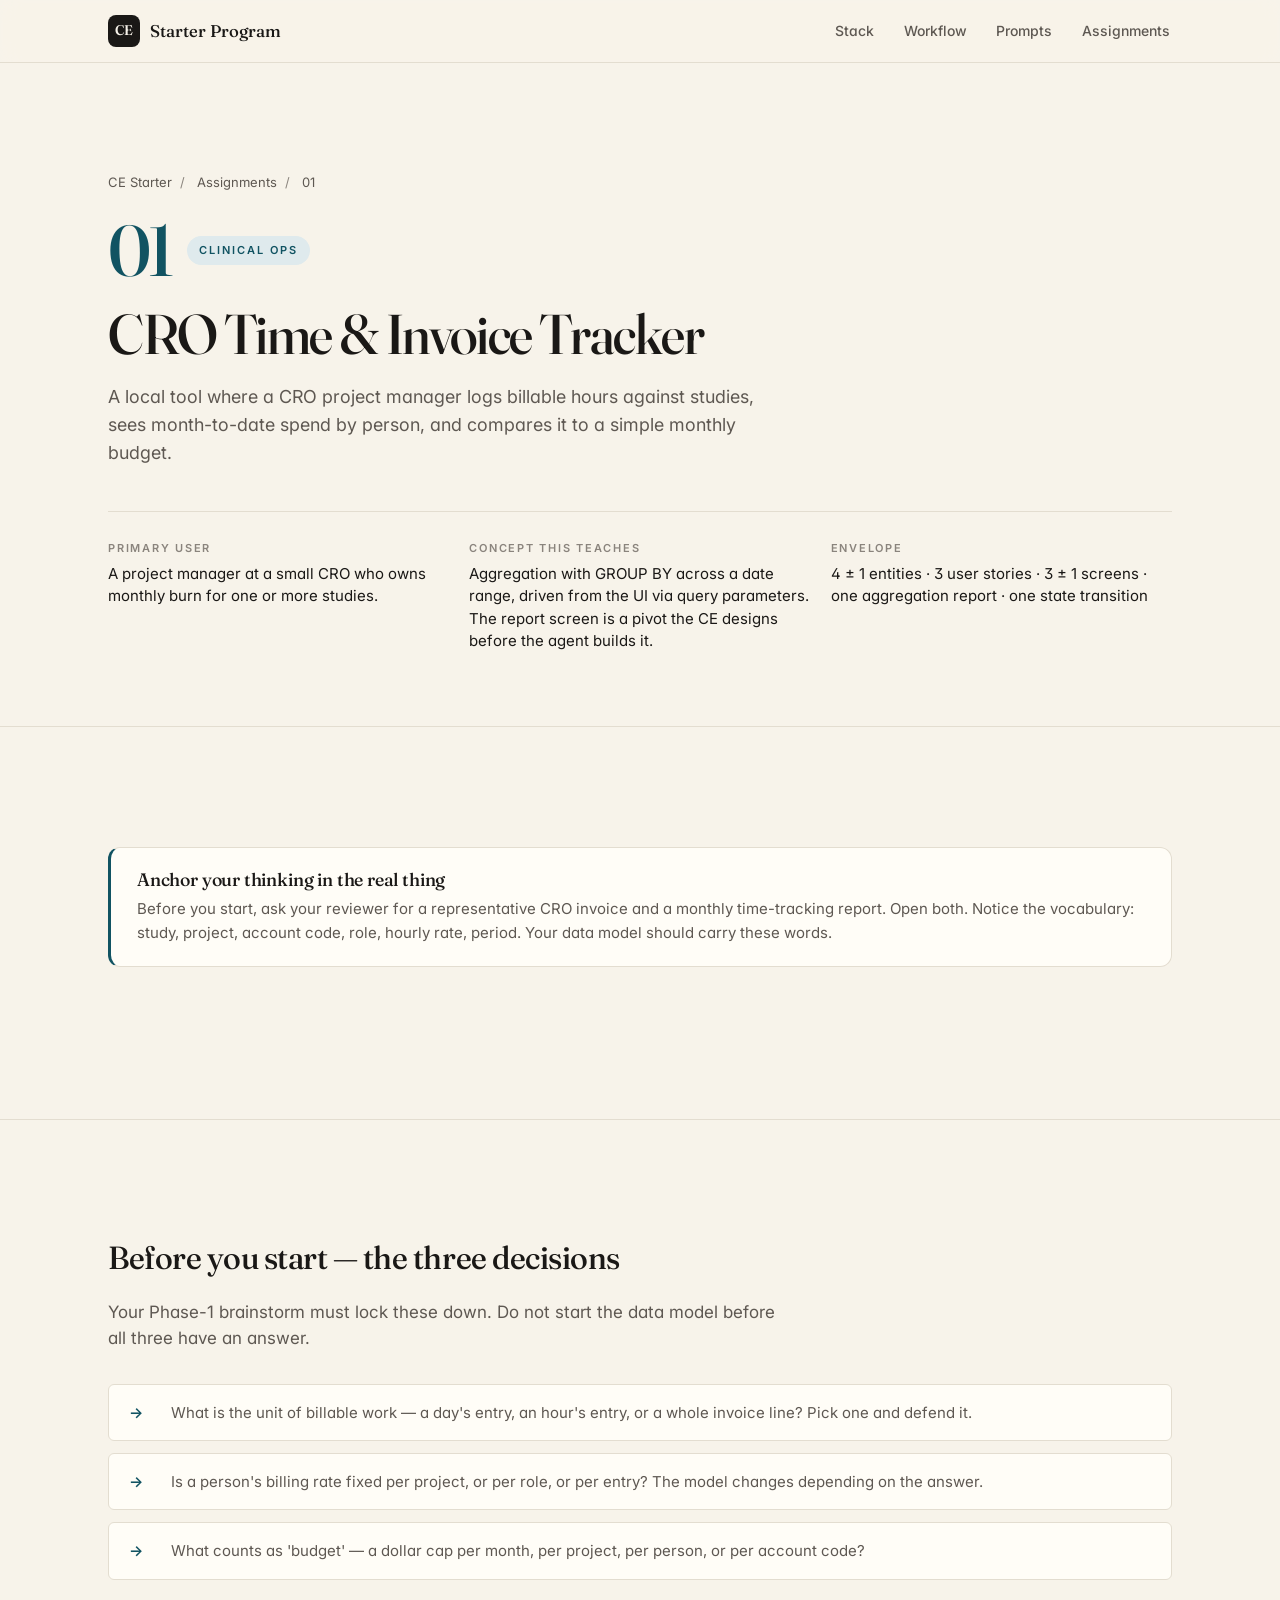
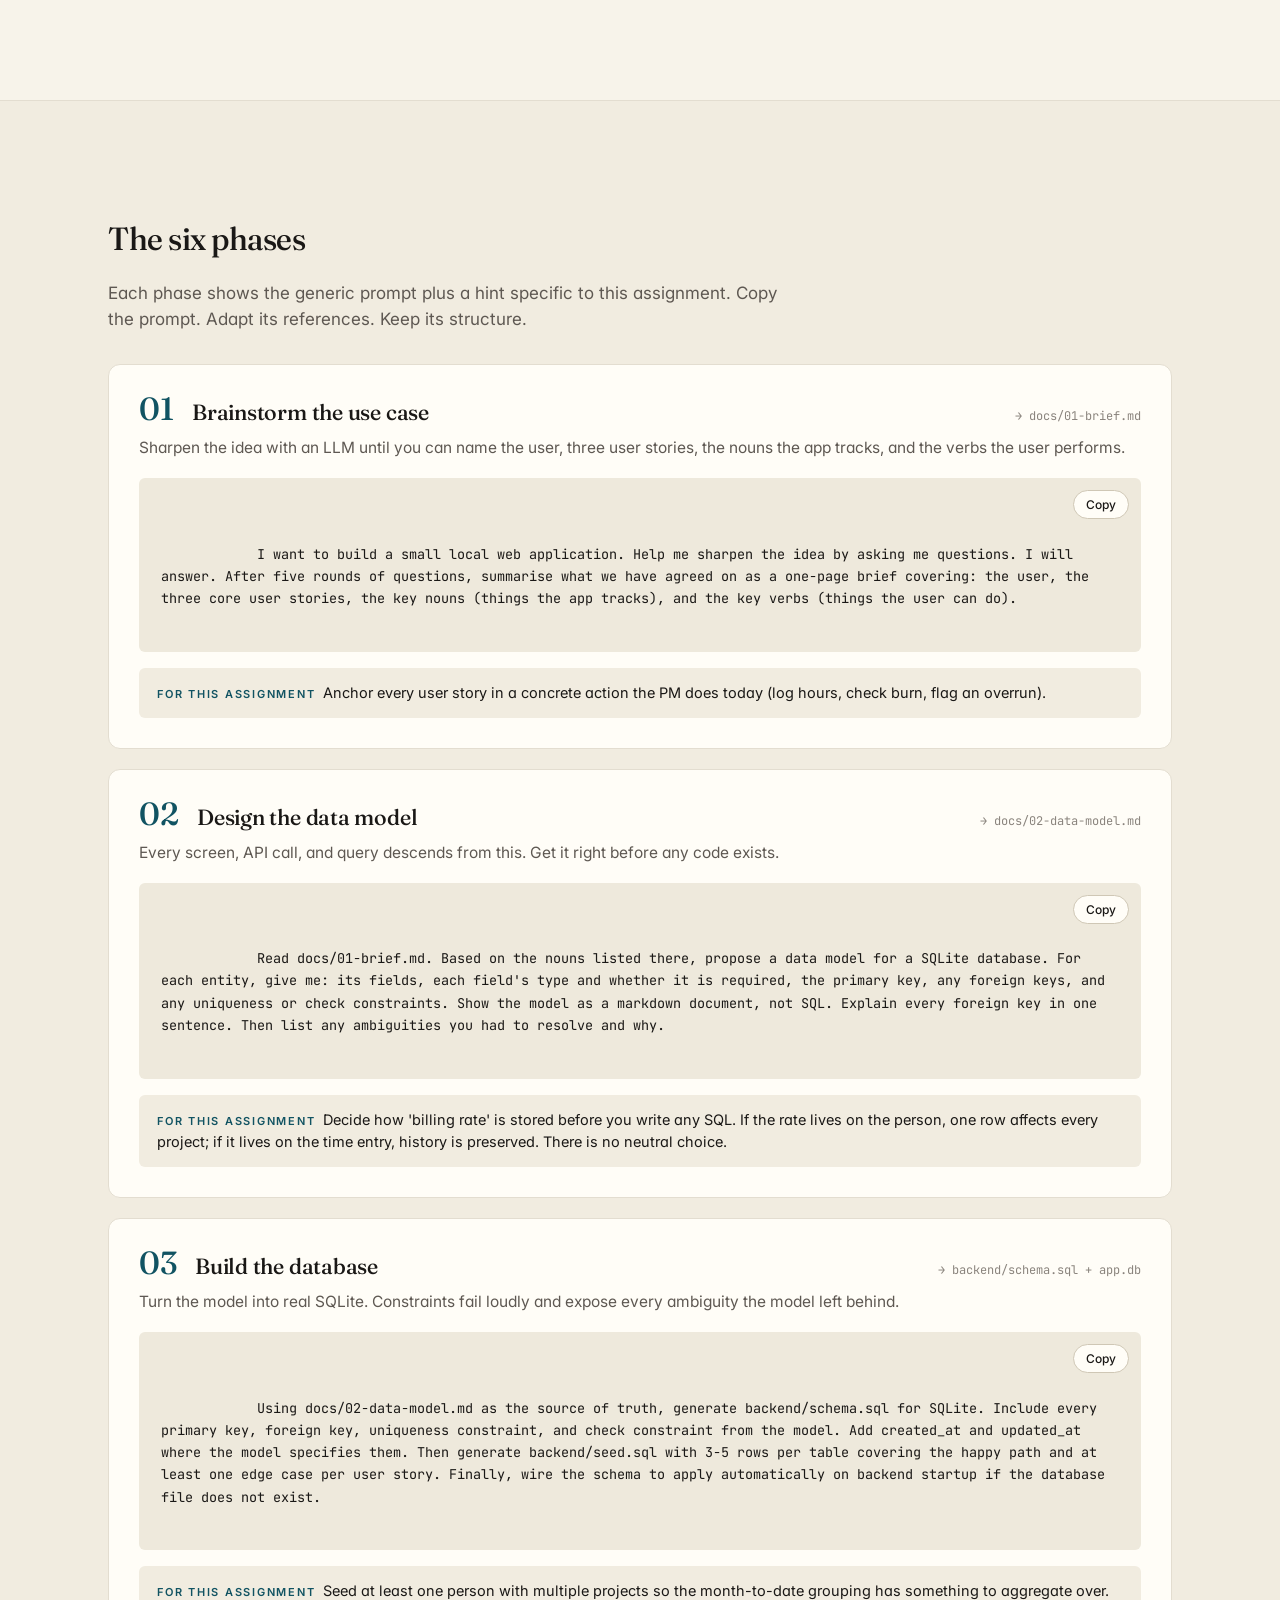
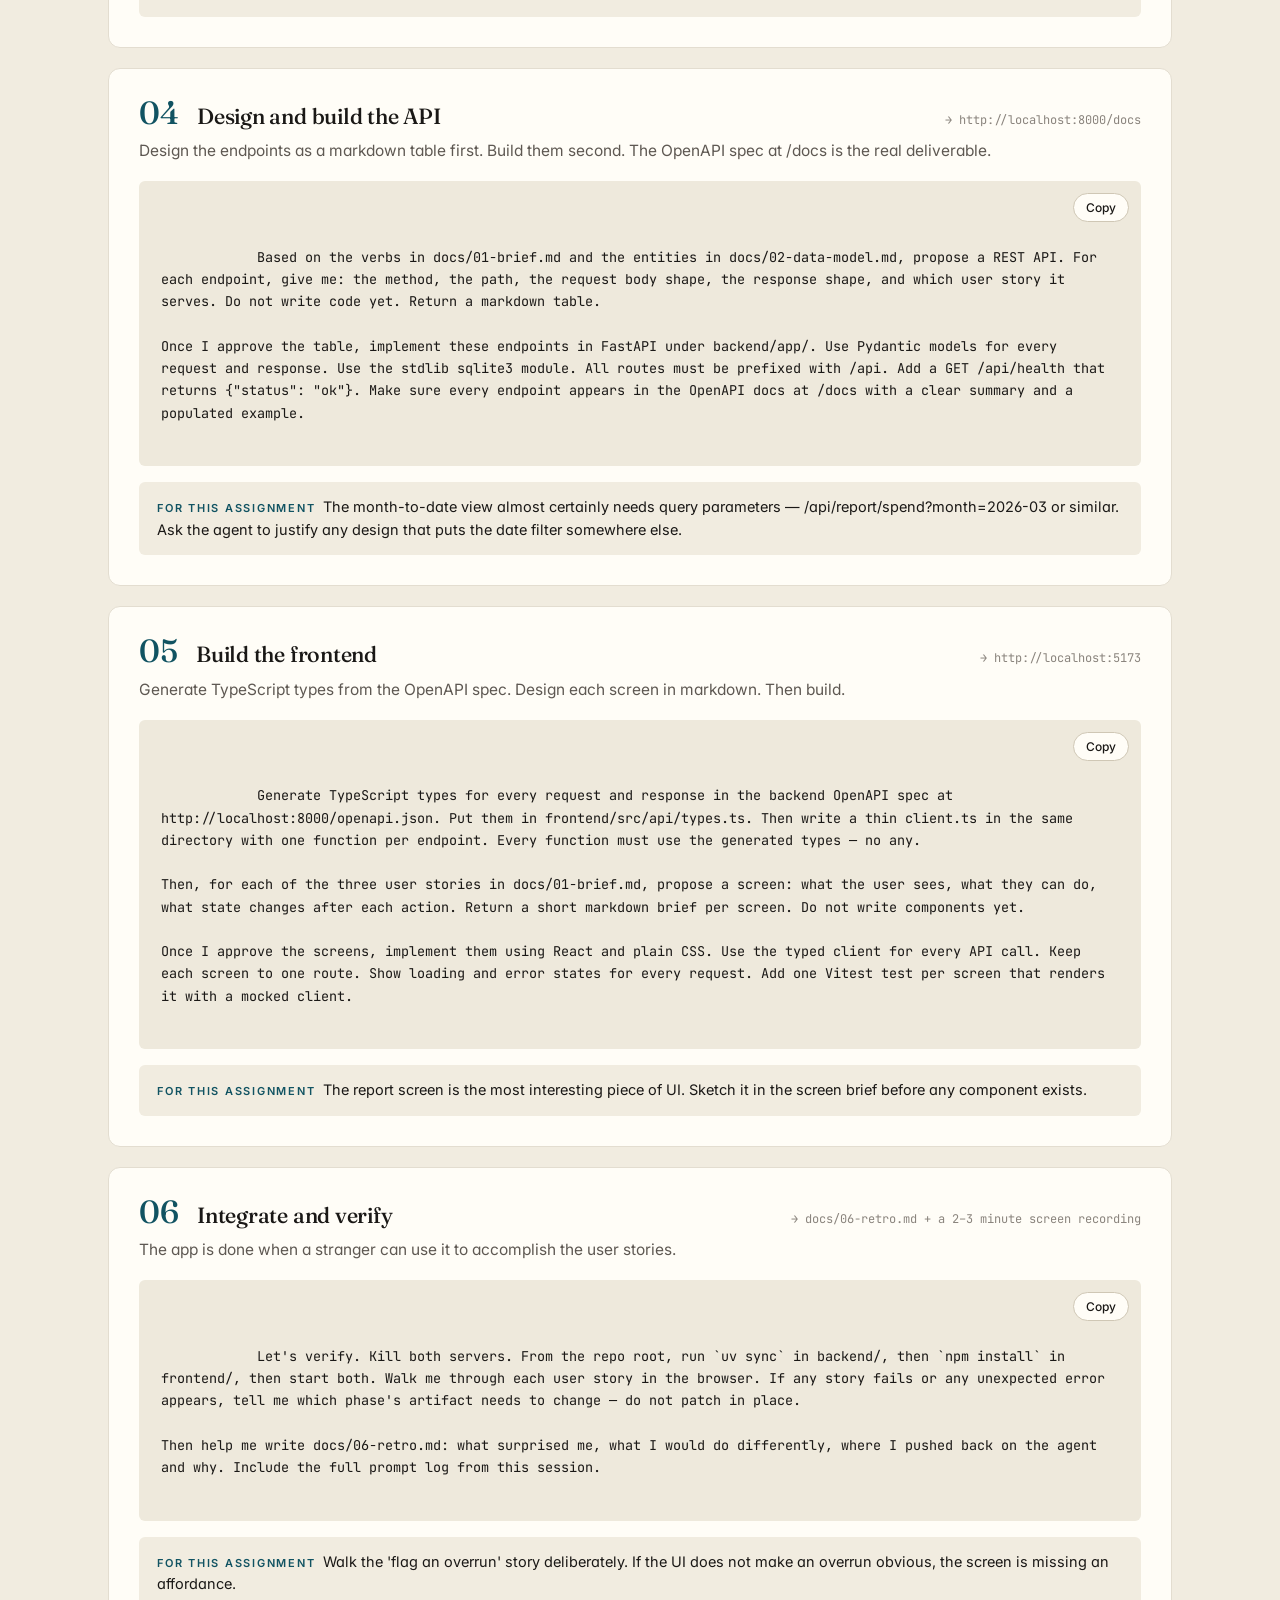
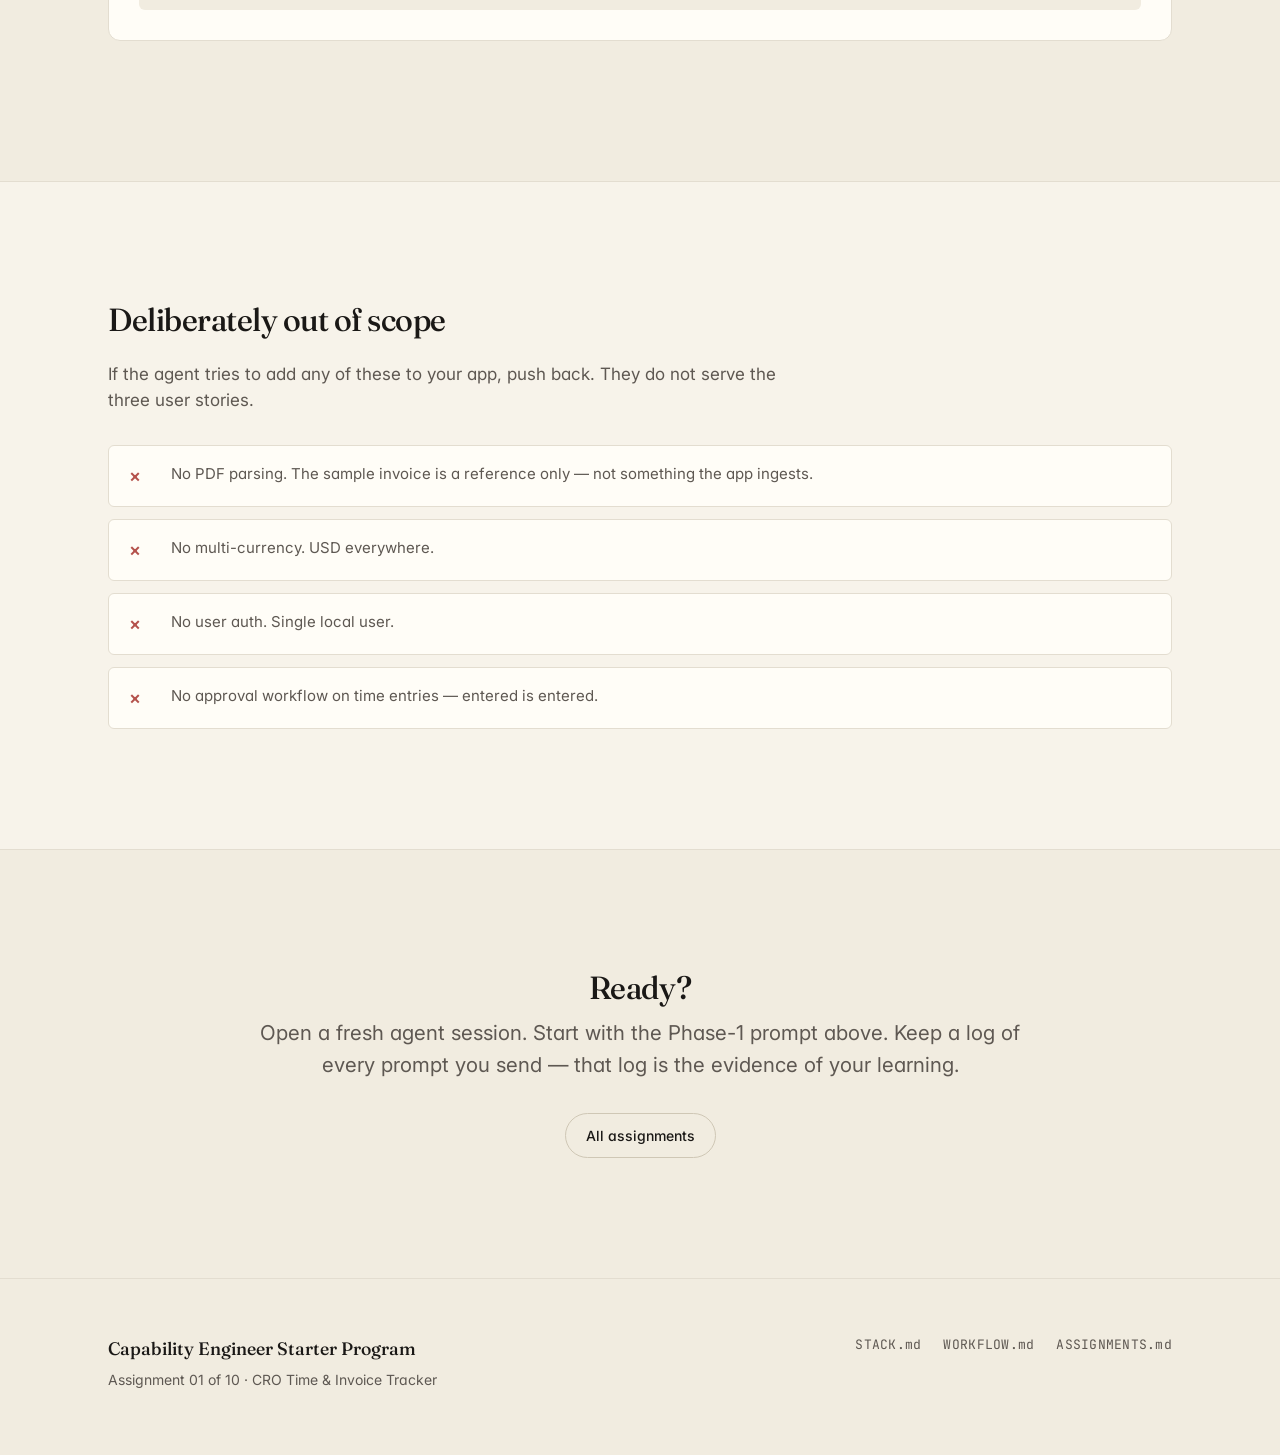
==== assignments/01-cro-time-invoice-tracker/index.html @ c1efa251 "Add per-assignment starter directories - build_assignments.py generates assignments/NN-slug/{README." ====
<!DOCTYPE html>
<html lang="en">
<head>
  <meta charset="UTF-8" />
  <meta name="viewport" content="width=device-width, initial-scale=1.0" />
  <title>Assignment 01 — CRO Time &amp; Invoice Tracker · CE Starter</title>
  <meta name="description" content="A local tool where a CRO project manager logs billable hours against studies, sees month-to-date spend by person, and compares it to a simple monthly budget." />
  <link rel="preconnect" href="https://fonts.googleapis.com" />
  <link rel="preconnect" href="https://fonts.gstatic.com" crossorigin />
  <link href="https://fonts.googleapis.com/css2?family=Fraunces:opsz,wght@9..144,400;9..144,500;9..144,600;9..144,700&family=Inter:wght@400;500;600&family=JetBrains+Mono:wght@400;500&display=swap" rel="stylesheet" />
  <link rel="stylesheet" href="../../styles.css" />
  <style>
    .assignment-hero { padding: clamp(56px, 9vw, 96px) 0 clamp(32px, 5vw, 56px); }
    .breadcrumb { font-size: 13px; color: var(--ink-muted); margin-bottom: 28px; }
    .breadcrumb a { color: var(--ink-muted); text-decoration: none; }
    .breadcrumb a:hover { color: var(--ink); }
    .breadcrumb span { margin: 0 8px; color: var(--ink-subtle); }
    .hero-meta { display: flex; gap: 16px; flex-wrap: wrap; align-items: center; margin-bottom: 24px; }
    .hero-meta .big-num { font-family: var(--font-display); font-variation-settings: "opsz" 144; font-size: 72px; line-height: 0.85; color: var(--accent); font-weight: 500; letter-spacing: -0.04em; }
    .hero-meta .cat-tag { font-size: 11px; font-weight: 600; letter-spacing: 0.18em; text-transform: uppercase; padding: 6px 12px; border-radius: 999px; background: var(--accent-soft); color: var(--accent); }
    .a-title { font-family: var(--font-display); font-variation-settings: "opsz" 144; font-weight: 500; font-size: clamp(34px, 5vw, 56px); line-height: 1.04; letter-spacing: -0.025em; margin: 0 0 20px; max-width: 18ch; }
    .a-pitch { font-size: clamp(17px, 1.4vw, 20px); color: var(--ink-muted); max-width: 60ch; margin: 0; }
    .facts { display: grid; grid-template-columns: repeat(auto-fit, minmax(240px, 1fr)); gap: 20px; margin-top: 44px; padding: 28px 0 0; border-top: 1px solid var(--rule); }
    .fact-label { font-size: 11px; font-weight: 600; letter-spacing: 0.16em; text-transform: uppercase; color: var(--ink-subtle); margin: 0 0 6px; }
    .fact-body { margin: 0; font-size: 15px; color: var(--ink); line-height: 1.5; }
    .callout { background: var(--surface); border: 1px solid var(--rule); border-left: 3px solid var(--accent); border-radius: var(--radius); padding: 22px 26px; margin: 0 0 32px; }
    .callout h3 { font-family: var(--font-display); font-variation-settings: "opsz" 36; font-size: 18px; font-weight: 500; margin: 0 0 8px; }
    .callout p { margin: 0; color: var(--ink-muted); font-size: 15px; line-height: 1.55; }
    .lock-down, .guardrails { list-style: none; padding: 0; margin: 0; display: grid; gap: 12px; }
    .lock-down li, .guardrails li { padding: 16px 20px; background: var(--surface); border: 1px solid var(--rule); border-radius: var(--radius-sm); color: var(--ink-muted); font-size: 15px; line-height: 1.55; display: grid; grid-template-columns: 28px 1fr; gap: 14px; }
    .lock-down li::before { content: "→"; color: var(--accent); font-weight: 600; }
    .guardrails li::before { content: "×"; color: #b4524c; font-weight: 600; font-size: 18px; }
    .phase-block { background: var(--surface); border: 1px solid var(--rule); border-radius: var(--radius); padding: 28px 30px 30px; margin-bottom: 20px; }
    .phase-head-row { display: flex; align-items: baseline; gap: 18px; margin-bottom: 10px; flex-wrap: wrap; }
    .phase-num { font-family: var(--font-display); font-variation-settings: "opsz" 48; font-size: 32px; font-weight: 500; color: var(--accent); line-height: 1; }
    .phase-num::before { content: "0"; }
    .phase-block h3 { font-family: var(--font-display); font-variation-settings: "opsz" 48; font-size: 22px; font-weight: 500; margin: 0; line-height: 1.15; }
    .phase-artifact { font-family: var(--font-mono); font-size: 12px; color: var(--ink-subtle); margin-left: auto; }
    .phase-lede { color: var(--ink-muted); margin: 0 0 18px; font-size: 15.5px; }
    .phase-hint { background: var(--bg-alt); border-radius: var(--radius-sm); padding: 14px 18px; margin-top: 16px; font-size: 14.5px; color: var(--ink); line-height: 1.55; }
    .phase-hint-label { font-size: 11px; font-weight: 600; letter-spacing: 0.16em; text-transform: uppercase; color: var(--accent); margin-right: 8px; }
    .back-cta { display: inline-flex; align-items: center; gap: 8px; padding: 11px 20px; border: 1px solid var(--rule-strong); border-radius: 999px; font-size: 14px; font-weight: 500; text-decoration: none; color: var(--ink); background: transparent; transition: all 140ms ease; }
    .back-cta:hover { border-color: var(--ink); }
    .section-title { font-family: var(--font-display); font-variation-settings: "opsz" 64; font-size: clamp(24px, 3vw, 32px); font-weight: 500; letter-spacing: -0.015em; margin: 0 0 24px; }
  </style>
</head>
<body>
  <header class="site-nav is-stuck">
    <div class="nav-inner">
      <a href="../../index.html" class="brand">
        <span class="brand-mark">CE</span>
        <span class="brand-text">Starter Program</span>
      </a>
      <nav class="nav-links" aria-label="Primary">
        <a href="../../index.html#stack">Stack</a>
        <a href="../../index.html#workflow">Workflow</a>
        <a href="../../index.html#prompts">Prompts</a>
        <a href="../../index.html#assignments">Assignments</a>
      </nav>
    </div>
  </header>

  <main>
    <section class="assignment-hero">
      <div class="wrap">
        <p class="breadcrumb">
          <a href="../../index.html">CE Starter</a><span>/</span>
          <a href="../../index.html#assignments">Assignments</a><span>/</span>
          01
        </p>
        <div class="hero-meta">
          <span class="big-num">01</span>
          <span class="cat-tag">Clinical ops</span>
        </div>
        <h1 class="a-title">CRO Time &amp; Invoice Tracker</h1>
        <p class="a-pitch">A local tool where a CRO project manager logs billable hours against studies, sees month-to-date spend by person, and compares it to a simple monthly budget.</p>
        <dl class="facts">
          <div>
            <p class="fact-label">Primary user</p>
            <p class="fact-body">A project manager at a small CRO who owns monthly burn for one or more studies.</p>
          </div>
          <div>
            <p class="fact-label">Concept this teaches</p>
            <p class="fact-body">Aggregation with GROUP BY across a date range, driven from the UI via query parameters. The report screen is a pivot the CE designs before the agent builds it.</p>
          </div>
          <div>
            <p class="fact-label">Envelope</p>
            <p class="fact-body">4 ± 1 entities · 3 user stories · 3 ± 1 screens · one aggregation report · one state transition</p>
          </div>
        </dl>
      </div>
    </section>

    <section class="section"><div class="wrap"><div class="callout"><h3>Anchor your thinking in the real thing</h3><p>Before you start, ask your reviewer for a representative CRO invoice and a monthly time-tracking report. Open both. Notice the vocabulary: study, project, account code, role, hourly rate, period. Your data model should carry these words.</p></div></div></section>

    <section class="section">
      <div class="wrap">
        <h2 class="section-title">Before you start — the three decisions</h2>
        <p class="lede-sm" style="margin: 0 0 32px;">Your Phase-1 brainstorm must lock these down. Do not start the data model before all three have an answer.</p>
        <ul class="lock-down">
          <li>What is the unit of billable work — a day&#x27;s entry, an hour&#x27;s entry, or a whole invoice line? Pick one and defend it.</li>
          <li>Is a person&#x27;s billing rate fixed per project, or per role, or per entry? The model changes depending on the answer.</li>
          <li>What counts as &#x27;budget&#x27; — a dollar cap per month, per project, per person, or per account code?</li>
        </ul>
      </div>
    </section>

    <section class="section section-alt">
      <div class="wrap">
        <h2 class="section-title">The six phases</h2>
        <p class="lede-sm" style="margin: 0 0 32px;">Each phase shows the generic prompt plus a hint specific to this assignment. Copy the prompt. Adapt its references. Keep its structure.</p>
        <article class="phase-block">
          <div class="phase-head-row">
            <span class="phase-num">1</span>
            <h3>Brainstorm the use case</h3>
            <span class="phase-artifact">→ docs/01-brief.md</span>
          </div>
          <p class="phase-lede">Sharpen the idea with an LLM until you can name the user, three user stories, the nouns the app tracks, and the verbs the user performs.</p>
          <div class="prompt-body">
            <button class="copy-btn" type="button" data-copy>Copy</button>
            <span class="prompt-text">I want to build a small local web application. Help me sharpen the idea by asking me questions. I will answer. After five rounds of questions, summarise what we have agreed on as a one-page brief covering: the user, the three core user stories, the key nouns (things the app tracks), and the key verbs (things the user can do).</span>
          </div>
          <div class="phase-hint"><span class="phase-hint-label">For this assignment</span>Anchor every user story in a concrete action the PM does today (log hours, check burn, flag an overrun).</div>
        </article>
        <article class="phase-block">
          <div class="phase-head-row">
            <span class="phase-num">2</span>
            <h3>Design the data model</h3>
            <span class="phase-artifact">→ docs/02-data-model.md</span>
          </div>
          <p class="phase-lede">Every screen, API call, and query descends from this. Get it right before any code exists.</p>
          <div class="prompt-body">
            <button class="copy-btn" type="button" data-copy>Copy</button>
            <span class="prompt-text">Read docs/01-brief.md. Based on the nouns listed there, propose a data model for a SQLite database. For each entity, give me: its fields, each field&#x27;s type and whether it is required, the primary key, any foreign keys, and any uniqueness or check constraints. Show the model as a markdown document, not SQL. Explain every foreign key in one sentence. Then list any ambiguities you had to resolve and why.</span>
          </div>
          <div class="phase-hint"><span class="phase-hint-label">For this assignment</span>Decide how &#x27;billing rate&#x27; is stored before you write any SQL. If the rate lives on the person, one row affects every project; if it lives on the time entry, history is preserved. There is no neutral choice.</div>
        </article>
        <article class="phase-block">
          <div class="phase-head-row">
            <span class="phase-num">3</span>
            <h3>Build the database</h3>
            <span class="phase-artifact">→ backend/schema.sql + app.db</span>
          </div>
          <p class="phase-lede">Turn the model into real SQLite. Constraints fail loudly and expose every ambiguity the model left behind.</p>
          <div class="prompt-body">
            <button class="copy-btn" type="button" data-copy>Copy</button>
            <span class="prompt-text">Using docs/02-data-model.md as the source of truth, generate backend/schema.sql for SQLite. Include every primary key, foreign key, uniqueness constraint, and check constraint from the model. Add created_at and updated_at where the model specifies them. Then generate backend/seed.sql with 3-5 rows per table covering the happy path and at least one edge case per user story. Finally, wire the schema to apply automatically on backend startup if the database file does not exist.</span>
          </div>
          <div class="phase-hint"><span class="phase-hint-label">For this assignment</span>Seed at least one person with multiple projects so the month-to-date grouping has something to aggregate over.</div>
        </article>
        <article class="phase-block">
          <div class="phase-head-row">
            <span class="phase-num">4</span>
            <h3>Design and build the API</h3>
            <span class="phase-artifact">→ http://localhost:8000/docs</span>
          </div>
          <p class="phase-lede">Design the endpoints as a markdown table first. Build them second. The OpenAPI spec at /docs is the real deliverable.</p>
          <div class="prompt-body">
            <button class="copy-btn" type="button" data-copy>Copy</button>
            <span class="prompt-text">Based on the verbs in docs/01-brief.md and the entities in docs/02-data-model.md, propose a REST API. For each endpoint, give me: the method, the path, the request body shape, the response shape, and which user story it serves. Do not write code yet. Return a markdown table.

Once I approve the table, implement these endpoints in FastAPI under backend/app/. Use Pydantic models for every request and response. Use the stdlib sqlite3 module. All routes must be prefixed with /api. Add a GET /api/health that returns {&quot;status&quot;: &quot;ok&quot;}. Make sure every endpoint appears in the OpenAPI docs at /docs with a clear summary and a populated example.</span>
          </div>
          <div class="phase-hint"><span class="phase-hint-label">For this assignment</span>The month-to-date view almost certainly needs query parameters — /api/report/spend?month=2026-03 or similar. Ask the agent to justify any design that puts the date filter somewhere else.</div>
        </article>
        <article class="phase-block">
          <div class="phase-head-row">
            <span class="phase-num">5</span>
            <h3>Build the frontend</h3>
            <span class="phase-artifact">→ http://localhost:5173</span>
          </div>
          <p class="phase-lede">Generate TypeScript types from the OpenAPI spec. Design each screen in markdown. Then build.</p>
          <div class="prompt-body">
            <button class="copy-btn" type="button" data-copy>Copy</button>
            <span class="prompt-text">Generate TypeScript types for every request and response in the backend OpenAPI spec at http://localhost:8000/openapi.json. Put them in frontend/src/api/types.ts. Then write a thin client.ts in the same directory with one function per endpoint. Every function must use the generated types — no any.

Then, for each of the three user stories in docs/01-brief.md, propose a screen: what the user sees, what they can do, what state changes after each action. Return a short markdown brief per screen. Do not write components yet.

Once I approve the screens, implement them using React and plain CSS. Use the typed client for every API call. Keep each screen to one route. Show loading and error states for every request. Add one Vitest test per screen that renders it with a mocked client.</span>
          </div>
          <div class="phase-hint"><span class="phase-hint-label">For this assignment</span>The report screen is the most interesting piece of UI. Sketch it in the screen brief before any component exists.</div>
        </article>
        <article class="phase-block">
          <div class="phase-head-row">
            <span class="phase-num">6</span>
            <h3>Integrate and verify</h3>
            <span class="phase-artifact">→ docs/06-retro.md + a 2–3 minute screen recording</span>
          </div>
          <p class="phase-lede">The app is done when a stranger can use it to accomplish the user stories.</p>
          <div class="prompt-body">
            <button class="copy-btn" type="button" data-copy>Copy</button>
            <span class="prompt-text">Let&#x27;s verify. Kill both servers. From the repo root, run `uv sync` in backend/, then `npm install` in frontend/, then start both. Walk me through each user story in the browser. If any story fails or any unexpected error appears, tell me which phase&#x27;s artifact needs to change — do not patch in place.

Then help me write docs/06-retro.md: what surprised me, what I would do differently, where I pushed back on the agent and why. Include the full prompt log from this session.</span>
          </div>
          <div class="phase-hint"><span class="phase-hint-label">For this assignment</span>Walk the &#x27;flag an overrun&#x27; story deliberately. If the UI does not make an overrun obvious, the screen is missing an affordance.</div>
        </article>
      </div>
    </section>

    <section class="section">
      <div class="wrap">
        <h2 class="section-title">Deliberately out of scope</h2>
        <p class="lede-sm" style="margin: 0 0 32px;">If the agent tries to add any of these to your app, push back. They do not serve the three user stories.</p>
        <ul class="guardrails">
          <li>No PDF parsing. The sample invoice is a reference only — not something the app ingests.</li>
          <li>No multi-currency. USD everywhere.</li>
          <li>No user auth. Single local user.</li>
          <li>No approval workflow on time entries — entered is entered.</li>
        </ul>
      </div>
    </section>

    <section class="section section-alt">
      <div class="wrap" style="text-align: center;">
        <h2 class="section-title" style="margin-bottom: 12px;">Ready?</h2>
        <p class="lede" style="margin: 0 auto 32px;">Open a fresh agent session. Start with the Phase-1 prompt above. Keep a log of every prompt you send — that log is the evidence of your learning.</p>
        <a href="../../index.html#assignments" class="back-cta">All assignments</a>
      </div>
    </section>
  </main>

  <footer class="site-footer">
    <div class="wrap footer-inner">
      <div>
        <p class="footer-brand">Capability Engineer Starter Program</p>
        <p class="footer-text">Assignment 01 of 10 · CRO Time &amp; Invoice Tracker</p>
      </div>
      <div class="footer-links">
        <a href="../../STACK.md">STACK.md</a>
        <a href="../../WORKFLOW.md">WORKFLOW.md</a>
        <a href="../../ASSIGNMENTS.md">ASSIGNMENTS.md</a>
      </div>
    </div>
  </footer>

  <script>
    document.querySelectorAll("[data-copy]").forEach(btn => {
      btn.addEventListener("click", async () => {
        const text = btn.parentElement.querySelector(".prompt-text").textContent;
        try { await navigator.clipboard.writeText(text); } catch { /* fallback skipped */ }
        btn.textContent = "Copied";
        btn.classList.add("is-copied");
        setTimeout(() => { btn.textContent = "Copy"; btn.classList.remove("is-copied"); }, 1600);
      });
    });
  </script>
</body>
</html>
---- styles.css ----
/* ============================================================
   Capability Engineer Starter Program — editorial static site
   Design tokens first. No frameworks. System-agnostic.
   ============================================================ */

:root {
  --bg: #f7f3ea;
  --bg-alt: #f1ece0;
  --surface: #fffdf7;
  --ink: #1a1816;
  --ink-muted: #5e5852;
  --ink-subtle: #8a847d;
  --rule: #e3ddd0;
  --rule-strong: #cfc7b5;
  --accent: #115362;
  --accent-hover: #0b3e4a;
  --accent-ink: #fbf8f2;
  --accent-soft: #dfeaed;
  --mono-bg: #eee9dc;
  --radius-sm: 6px;
  --radius: 12px;
  --radius-lg: 18px;
  --max: 1160px;
  --pad: clamp(20px, 4vw, 48px);
  --section-y: clamp(72px, 10vw, 120px);
  --font-display: "Fraunces", "Georgia", serif;
  --font-sans: "Inter", -apple-system, BlinkMacSystemFont, "Segoe UI", sans-serif;
  --font-mono: "JetBrains Mono", ui-monospace, SFMono-Regular, Menlo, monospace;
}

/* ---------- reset & base ---------- */

*, *::before, *::after { box-sizing: border-box; }

html { scroll-behavior: smooth; scroll-padding-top: 72px; }

body {
  margin: 0;
  background: var(--bg);
  color: var(--ink);
  font-family: var(--font-sans);
  font-size: 17px;
  line-height: 1.55;
  font-feature-settings: "ss01", "cv11";
  -webkit-font-smoothing: antialiased;
  -moz-osx-font-smoothing: grayscale;
  text-rendering: optimizeLegibility;
}

img, svg { display: block; max-width: 100%; }

a { color: var(--accent); text-underline-offset: 3px; text-decoration-thickness: 1px; }
a:hover { color: var(--accent-hover); }

code, kbd, pre, samp {
  font-family: var(--font-mono);
  font-size: 0.92em;
}

:not(pre) > code {
  background: var(--mono-bg);
  padding: 0.08em 0.4em;
  border-radius: 4px;
}

.wrap {
  max-width: var(--max);
  margin: 0 auto;
  padding: 0 var(--pad);
}

/* ---------- typography ---------- */

h1, h2, h3, h4 {
  font-family: var(--font-display);
  font-weight: 500;
  letter-spacing: -0.01em;
  line-height: 1.1;
  color: var(--ink);
  margin: 0;
  font-variation-settings: "opsz" 48;
}

.display {
  font-size: clamp(40px, 6vw, 72px);
  font-weight: 500;
  line-height: 1.02;
  letter-spacing: -0.025em;
  margin: 0 0 28px;
  font-variation-settings: "opsz" 144;
}

.display em {
  font-style: italic;
  color: var(--accent);
  font-weight: 500;
}

.h2 {
  font-size: clamp(28px, 3.4vw, 44px);
  line-height: 1.08;
  letter-spacing: -0.02em;
  font-variation-settings: "opsz" 80;
}

.h3 {
  font-size: 22px;
  line-height: 1.2;
}

.eyebrow {
  font-family: var(--font-sans);
  text-transform: uppercase;
  letter-spacing: 0.14em;
  font-size: 12px;
  font-weight: 600;
  color: var(--accent);
  margin: 0 0 14px;
}

.lede {
  font-size: clamp(18px, 1.6vw, 21px);
  color: var(--ink-muted);
  max-width: 62ch;
  margin: 0;
  line-height: 1.55;
}

.lede-sm {
  font-size: 17px;
  color: var(--ink-muted);
  max-width: 62ch;
  margin: 18px 0 0;
}

/* ---------- nav ---------- */

.site-nav {
  position: sticky;
  top: 0;
  z-index: 30;
  background: color-mix(in srgb, var(--bg) 88%, transparent);
  backdrop-filter: saturate(140%) blur(10px);
  -webkit-backdrop-filter: saturate(140%) blur(10px);
  border-bottom: 1px solid transparent;
  transition: border-color 160ms ease;
}
.site-nav.is-stuck { border-bottom-color: var(--rule); }

.nav-inner {
  max-width: var(--max);
  margin: 0 auto;
  padding: 14px var(--pad);
  display: flex;
  align-items: center;
  justify-content: space-between;
  gap: 24px;
}

.brand {
  display: inline-flex;
  align-items: center;
  gap: 10px;
  text-decoration: none;
  color: var(--ink);
  font-weight: 500;
}

.brand-mark {
  display: inline-flex;
  align-items: center;
  justify-content: center;
  width: 32px;
  height: 32px;
  background: var(--ink);
  color: var(--bg);
  border-radius: 8px;
  font-family: var(--font-display);
  font-variation-settings: "opsz" 72;
  font-weight: 600;
  font-size: 14px;
  letter-spacing: 0;
}

.brand-text {
  font-family: var(--font-display);
  font-variation-settings: "opsz" 40;
  font-size: 17px;
  font-weight: 500;
}

.nav-links {
  display: flex;
  gap: clamp(14px, 2vw, 28px);
}

.nav-links a {
  color: var(--ink-muted);
  text-decoration: none;
  font-size: 14px;
  font-weight: 500;
  padding: 6px 2px;
  position: relative;
}

.nav-links a::after {
  content: "";
  position: absolute;
  left: 0; right: 0; bottom: 0;
  height: 1px;
  background: var(--ink);
  transform: scaleX(0);
  transform-origin: left;
  transition: transform 180ms ease;
}
.nav-links a:hover { color: var(--ink); }
.nav-links a:hover::after { transform: scaleX(1); }
.nav-links a.is-active { color: var(--ink); }
.nav-links a.is-active::after { transform: scaleX(1); background: var(--accent); }

@media (max-width: 640px) {
  .nav-links { display: none; }
}

/* ---------- hero ---------- */

.hero {
  padding: clamp(80px, 12vw, 140px) 0 clamp(64px, 10vw, 110px);
  position: relative;
  overflow: hidden;
}
.hero::before {
  content: "";
  position: absolute;
  left: 50%;
  top: 40%;
  width: 600px;
  height: 600px;
  background: radial-gradient(closest-side, color-mix(in srgb, var(--accent) 12%, transparent), transparent);
  transform: translate(-50%, -50%);
  pointer-events: none;
  opacity: 0.6;
}
.hero .wrap { position: relative; }

.cta-row {
  display: flex;
  flex-wrap: wrap;
  gap: 14px;
  margin-top: 40px;
}

.btn {
  display: inline-flex;
  align-items: center;
  gap: 8px;
  padding: 13px 22px;
  border-radius: 999px;
  font-weight: 500;
  font-size: 15px;
  text-decoration: none;
  border: 1px solid transparent;
  transition: transform 140ms ease, background 160ms ease, color 160ms ease, border-color 160ms ease;
  line-height: 1;
}

.btn-primary {
  background: var(--ink);
  color: var(--bg);
  border-color: var(--ink);
}
.btn-primary:hover { background: var(--accent); border-color: var(--accent); color: var(--accent-ink); }

.btn-secondary {
  background: transparent;
  color: var(--ink);
  border-color: var(--rule-strong);
}
.btn-secondary:hover { border-color: var(--ink); }

/* ---------- sections ---------- */

.section {
  padding: var(--section-y) 0;
  border-top: 1px solid var(--rule);
}

.section-alt {
  background: var(--bg-alt);
}

.section-head {
  max-width: 64ch;
  margin-bottom: clamp(40px, 5vw, 64px);
}

/* ---------- three-col tiles (program) ---------- */

.three-col {
  display: grid;
  grid-template-columns: repeat(auto-fit, minmax(260px, 1fr));
  gap: 24px;
}

.tile {
  background: var(--surface);
  border: 1px solid var(--rule);
  border-radius: var(--radius);
  padding: 28px 28px 30px;
  position: relative;
  transition: border-color 160ms ease, transform 160ms ease;
}

.tile::before {
  content: "";
  position: absolute;
  top: 24px;
  left: 0;
  width: 3px;
  height: 28px;
  background: var(--accent);
  border-radius: 0 2px 2px 0;
}

.tile:hover { border-color: var(--rule-strong); }

.tile-title {
  font-family: var(--font-display);
  font-variation-settings: "opsz" 36;
  font-size: 20px;
  font-weight: 500;
  margin: 0 0 10px;
}

.tile p { margin: 0; color: var(--ink-muted); font-size: 15.5px; }

/* ---------- stack grid ---------- */

.stack-grid {
  display: grid;
  grid-template-columns: repeat(auto-fit, minmax(240px, 1fr));
  gap: 20px;
}

.stack-card {
  background: var(--surface);
  border: 1px solid var(--rule);
  border-radius: var(--radius);
  padding: 28px 26px;
  transition: border-color 160ms ease;
}

.stack-card:hover { border-color: var(--accent); }

.stack-kicker {
  font-size: 11px;
  font-weight: 600;
  letter-spacing: 0.18em;
  text-transform: uppercase;
  color: var(--ink-subtle);
  margin: 0 0 10px;
}

.stack-title {
  font-family: var(--font-display);
  font-variation-settings: "opsz" 36;
  font-size: 24px;
  font-weight: 500;
  margin: 0 0 12px;
}

.stack-body {
  margin: 0;
  color: var(--ink-muted);
  font-size: 15px;
  line-height: 1.55;
}

.prereq {
  margin-top: 40px;
  padding-top: 32px;
  border-top: 1px dashed var(--rule);
  color: var(--ink-muted);
  font-size: 15px;
}
.prereq strong { color: var(--ink); }

/* ---------- workflow phases ---------- */

.phase-list {
  list-style: none;
  padding: 0;
  margin: 0;
  counter-reset: phase;
  display: grid;
  gap: 18px;
}

.phase {
  background: var(--surface);
  border: 1px solid var(--rule);
  border-radius: var(--radius);
  padding: 30px 32px 32px;
  display: grid;
  grid-template-columns: 84px 1fr;
  gap: 28px;
  align-items: start;
  counter-increment: phase;
  transition: border-color 160ms ease;
}

.phase:hover { border-color: var(--rule-strong); }

.phase-marker {
  font-family: var(--font-display);
  font-variation-settings: "opsz" 144;
  font-size: 64px;
  font-weight: 500;
  color: var(--accent);
  line-height: 0.85;
  letter-spacing: -0.04em;
}

.phase-marker::before {
  content: "0" counter(phase);
}

.phase-body h3 {
  font-family: var(--font-display);
  font-variation-settings: "opsz" 48;
  font-size: 24px;
  font-weight: 500;
  margin: 0 0 6px;
}

.phase-concept {
  color: var(--ink-muted);
  margin: 0 0 18px;
  font-size: 16px;
}

.phase-meta {
  display: flex;
  flex-wrap: wrap;
  gap: 16px 28px;
  font-size: 14px;
}

.phase-meta dt {
  font-size: 11px;
  font-weight: 600;
  letter-spacing: 0.14em;
  text-transform: uppercase;
  color: var(--ink-subtle);
  margin-bottom: 4px;
}

.phase-meta dd { margin: 0; color: var(--ink); }
.phase-meta dd code {
  font-size: 13px;
  padding: 2px 6px;
}

.phase-meta > div { min-width: 160px; }

@media (max-width: 580px) {
  .phase { grid-template-columns: 1fr; padding: 26px; }
  .phase-marker { font-size: 44px; }
}

/* ---------- prompts ---------- */

.prompt-list {
  display: grid;
  gap: 22px;
}

.prompt-card {
  background: var(--surface);
  border: 1px solid var(--rule);
  border-radius: var(--radius);
  padding: 26px 28px 28px;
  transition: border-color 160ms ease;
}

.prompt-card:hover { border-color: var(--rule-strong); }

.prompt-head {
  display: flex;
  align-items: baseline;
  justify-content: space-between;
  gap: 16px;
  margin-bottom: 16px;
  flex-wrap: wrap;
}

.prompt-title {
  font-family: var(--font-display);
  font-variation-settings: "opsz" 40;
  font-size: 20px;
  font-weight: 500;
  margin: 0;
}

.prompt-phase {
  font-size: 11px;
  font-weight: 600;
  letter-spacing: 0.16em;
  text-transform: uppercase;
  color: var(--accent);
  padding: 4px 10px;
  border-radius: 999px;
  background: var(--accent-soft);
}

.prompt-body {
  position: relative;
  background: var(--mono-bg);
  border-radius: var(--radius-sm);
  padding: 20px 22px;
  font-family: var(--font-mono);
  font-size: 13.5px;
  line-height: 1.65;
  color: var(--ink);
  white-space: pre-wrap;
  overflow-wrap: break-word;
}

.copy-btn {
  position: absolute;
  top: 12px;
  right: 12px;
  background: var(--surface);
  border: 1px solid var(--rule-strong);
  color: var(--ink);
  font-family: var(--font-sans);
  font-size: 12px;
  font-weight: 500;
  padding: 6px 12px;
  border-radius: 999px;
  cursor: pointer;
  transition: background 140ms ease, color 140ms ease, border-color 140ms ease;
}
.copy-btn:hover {
  background: var(--ink);
  color: var(--bg);
  border-color: var(--ink);
}
.copy-btn.is-copied {
  background: var(--accent);
  color: var(--accent-ink);
  border-color: var(--accent);
}

/* ---------- assignments ---------- */

.filter-row {
  display: flex;
  flex-wrap: wrap;
  gap: 10px;
  margin-bottom: 36px;
}

.filter-pill {
  background: transparent;
  color: var(--ink-muted);
  border: 1px solid var(--rule-strong);
  border-radius: 999px;
  padding: 9px 16px;
  font-family: inherit;
  font-size: 14px;
  font-weight: 500;
  cursor: pointer;
  transition: all 140ms ease;
}

.filter-pill:hover { color: var(--ink); border-color: var(--ink); }

.filter-pill.is-active {
  background: var(--ink);
  color: var(--bg);
  border-color: var(--ink);
}

.assignment-grid {
  display: grid;
  grid-template-columns: repeat(auto-fit, minmax(320px, 1fr));
  gap: 20px;
}

.assignment {
  background: var(--surface);
  border: 1px solid var(--rule);
  border-radius: var(--radius);
  padding: 26px 28px 24px;
  display: flex;
  flex-direction: column;
  gap: 16px;
  transition: border-color 160ms ease, transform 160ms ease;
  cursor: pointer;
  text-align: left;
  font-family: inherit;
  font-size: inherit;
  color: inherit;
  appearance: none;
}

.assignment:hover {
  border-color: var(--accent);
}

.assignment.is-hidden { display: none; }

.assignment-head {
  display: flex;
  align-items: baseline;
  justify-content: space-between;
  gap: 16px;
}

.assignment-num {
  font-family: var(--font-display);
  font-variation-settings: "opsz" 144;
  font-size: 40px;
  font-weight: 500;
  color: var(--ink-subtle);
  line-height: 0.9;
  letter-spacing: -0.04em;
}

.assignment-cat {
  font-size: 10px;
  font-weight: 600;
  letter-spacing: 0.18em;
  text-transform: uppercase;
  padding: 4px 10px;
  border-radius: 999px;
  border: 1px solid var(--rule-strong);
  color: var(--ink-muted);
}

.assignment-cat[data-cat="clinical"] {
  background: var(--accent-soft);
  border-color: transparent;
  color: var(--accent);
}

.assignment-cat[data-cat="general"] {
  background: #ede7d6;
  border-color: transparent;
  color: #6b5a2f;
}

.assignment-title {
  font-family: var(--font-display);
  font-variation-settings: "opsz" 48;
  font-size: 22px;
  font-weight: 500;
  margin: 0;
  line-height: 1.15;
}

.assignment-pitch {
  margin: 0;
  color: var(--ink-muted);
  font-size: 15px;
  line-height: 1.55;
}

.assignment-foot {
  display: flex;
  justify-content: space-between;
  align-items: baseline;
  margin-top: auto;
  padding-top: 14px;
  border-top: 1px solid var(--rule);
  font-size: 13px;
  color: var(--ink-subtle);
}

.assignment-foot .concept {
  color: var(--ink);
  font-weight: 500;
}

.assignment-details {
  display: none;
  padding-top: 18px;
  border-top: 1px solid var(--rule);
  margin-top: 4px;
}

.assignment.is-open .assignment-details { display: block; }
.assignment.is-open { border-color: var(--accent); }

.details-block { margin-bottom: 18px; }
.details-block:last-child { margin-bottom: 0; }

.details-label {
  font-size: 11px;
  font-weight: 600;
  letter-spacing: 0.14em;
  text-transform: uppercase;
  color: var(--ink-subtle);
  margin: 0 0 8px;
}

.details-list {
  margin: 0;
  padding-left: 18px;
  color: var(--ink-muted);
  font-size: 14.5px;
  line-height: 1.55;
}
.details-list li { margin-bottom: 4px; }

.details-text {
  margin: 0;
  color: var(--ink-muted);
  font-size: 14.5px;
  line-height: 1.55;
}

.expand-hint {
  font-size: 12px;
  color: var(--ink-subtle);
  letter-spacing: 0.06em;
  text-transform: uppercase;
  font-weight: 500;
}

.assignment.is-open .expand-hint::before { content: "Hide"; }
.assignment:not(.is-open) .expand-hint::before { content: "Open"; }

.details-cta {
  padding-top: 10px;
  border-top: 1px dashed var(--rule);
}

.details-link {
  display: inline-block;
  font-size: 13px;
  font-weight: 600;
  color: var(--accent);
  text-decoration: none;
  letter-spacing: 0.01em;
  padding: 6px 0;
}
.details-link:hover {
  color: var(--accent-hover);
  text-decoration: underline;
  text-underline-offset: 3px;
}

/* ---------- excluded note ---------- */

.excluded-note {
  margin-top: 56px;
  padding: 28px 32px;
  background: var(--bg-alt);
  border-left: 3px solid var(--rule-strong);
  border-radius: 2px;
}
.excluded-note .h3 {
  font-size: 18px;
  margin: 0 0 10px;
  font-variation-settings: "opsz" 32;
}
.excluded-note p {
  margin: 0;
  color: var(--ink-muted);
  font-size: 15px;
  line-height: 1.6;
}

/* ---------- start steps ---------- */

.start-steps {
  list-style: none;
  padding: 0;
  margin: 0;
  display: grid;
  gap: 14px;
  max-width: 720px;
}

.start-steps li {
  display: grid;
  grid-template-columns: 44px 1fr;
  align-items: center;
  gap: 18px;
  padding: 18px 22px;
  background: var(--surface);
  border: 1px solid var(--rule);
  border-radius: var(--radius);
  font-size: 15.5px;
  color: var(--ink-muted);
}
.start-steps li strong { color: var(--ink); font-weight: 600; }

.step-num {
  display: inline-flex;
  align-items: center;
  justify-content: center;
  width: 32px;
  height: 32px;
  border-radius: 999px;
  background: var(--accent-soft);
  color: var(--accent);
  font-family: var(--font-display);
  font-variation-settings: "opsz" 48;
  font-weight: 600;
  font-size: 15px;
}

/* ---------- footer ---------- */

.site-footer {
  padding: 56px 0 64px;
  border-top: 1px solid var(--rule);
  background: var(--bg-alt);
}

.footer-inner {
  display: flex;
  justify-content: space-between;
  align-items: flex-start;
  gap: 32px;
  flex-wrap: wrap;
}

.footer-brand {
  font-family: var(--font-display);
  font-variation-settings: "opsz" 40;
  font-size: 18px;
  margin: 0 0 6px;
  font-weight: 500;
}

.footer-text {
  margin: 0;
  color: var(--ink-muted);
  font-size: 14px;
  max-width: 52ch;
}

.footer-links {
  display: flex;
  gap: 22px;
}
.footer-links a {
  font-size: 13px;
  color: var(--ink-muted);
  text-decoration: none;
  font-family: var(--font-mono);
  letter-spacing: 0.02em;
}
.footer-links a:hover { color: var(--ink); }

/* ---------- motion ---------- */

@media (prefers-reduced-motion: reduce) {
  *, *::before, *::after {
    transition-duration: 0.01ms !important;
    animation-duration: 0.01ms !important;
    scroll-behavior: auto !important;
  }
}

/* ---------- selection ---------- */

::selection {
  background: var(--accent);
  color: var(--accent-ink);
}
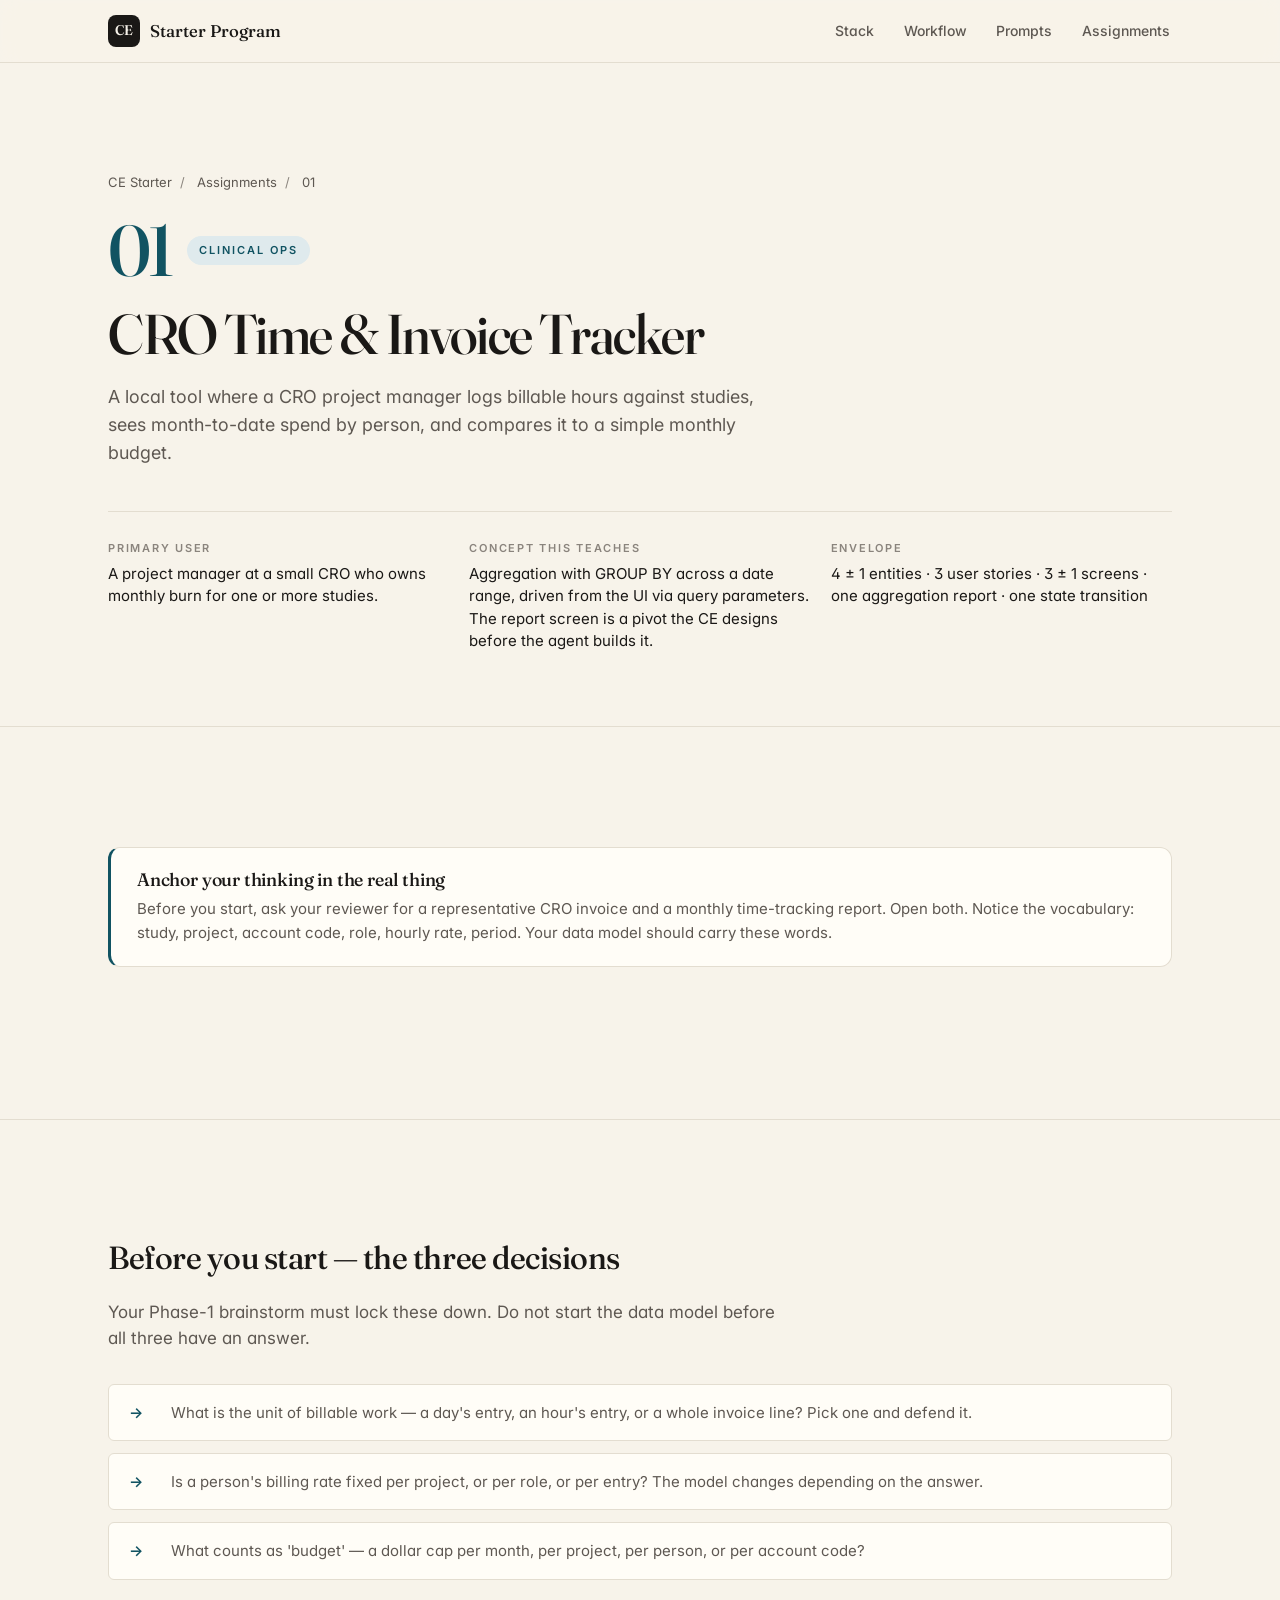
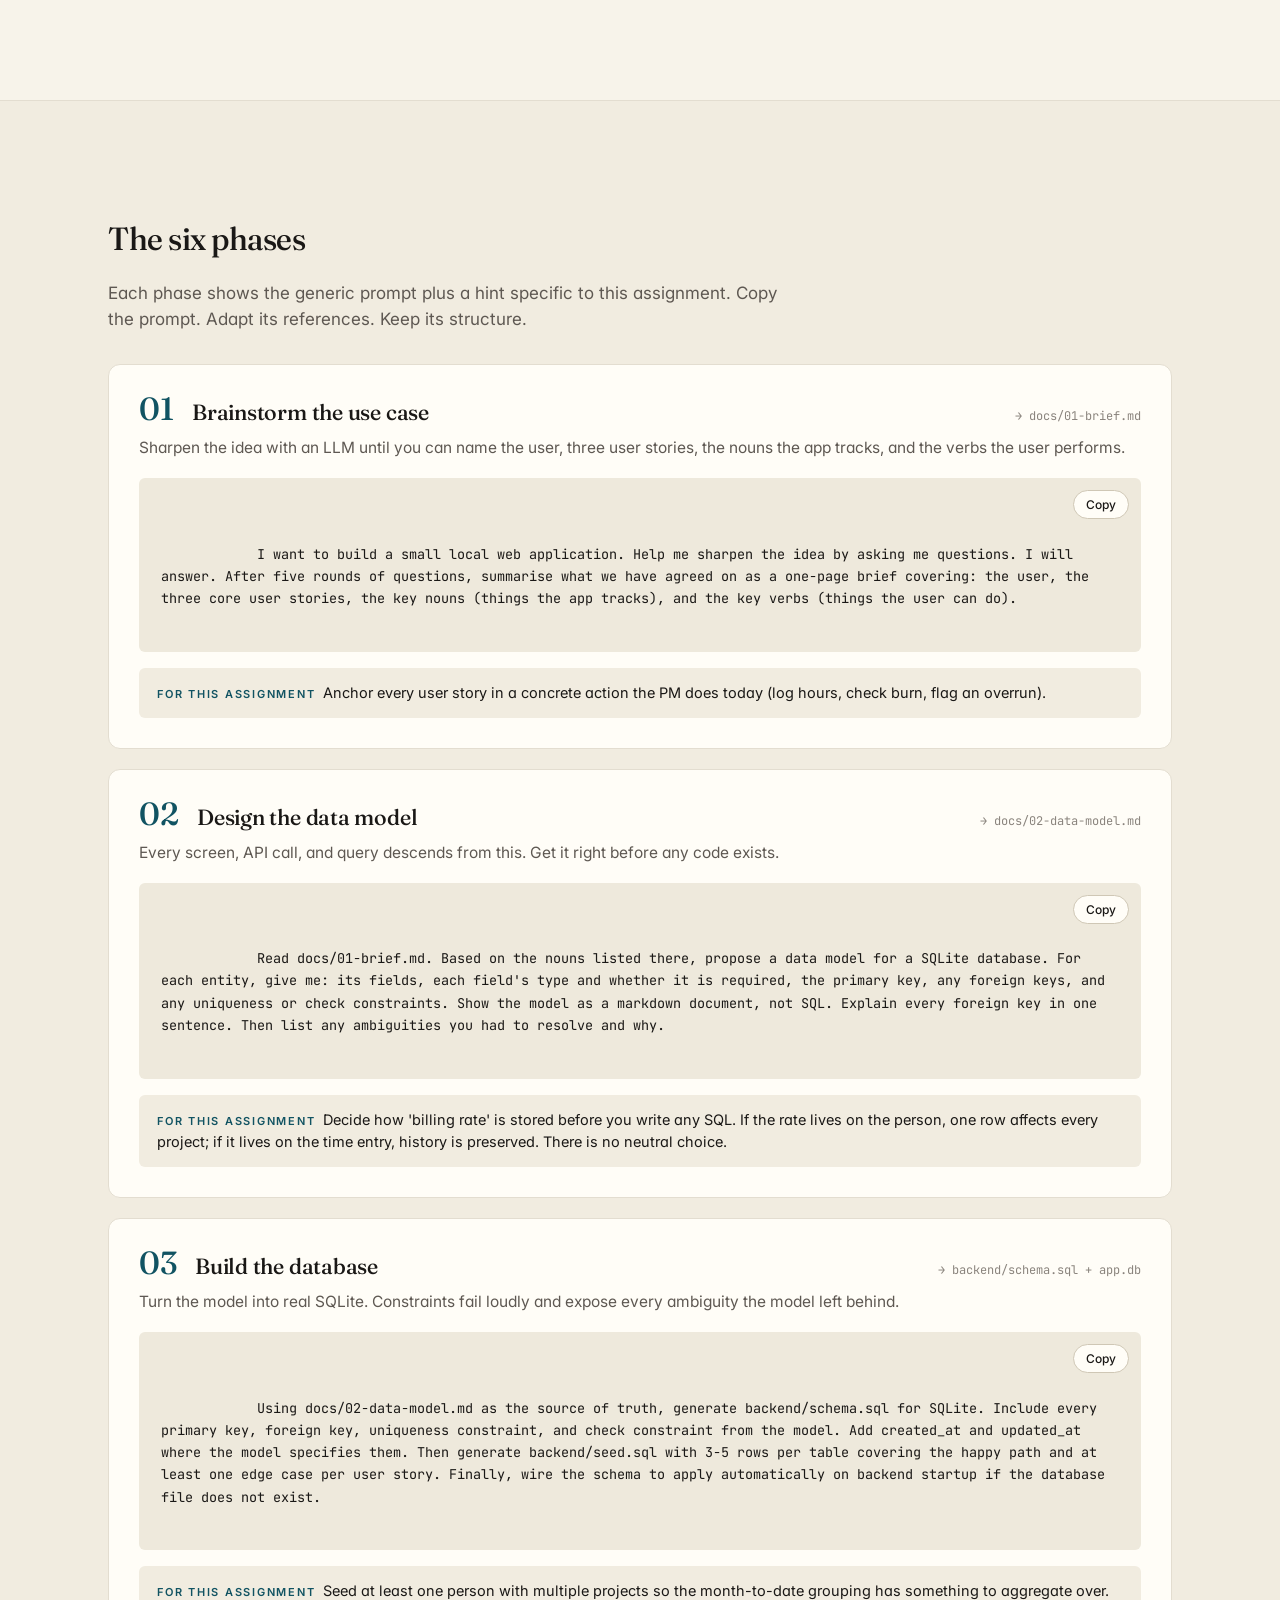
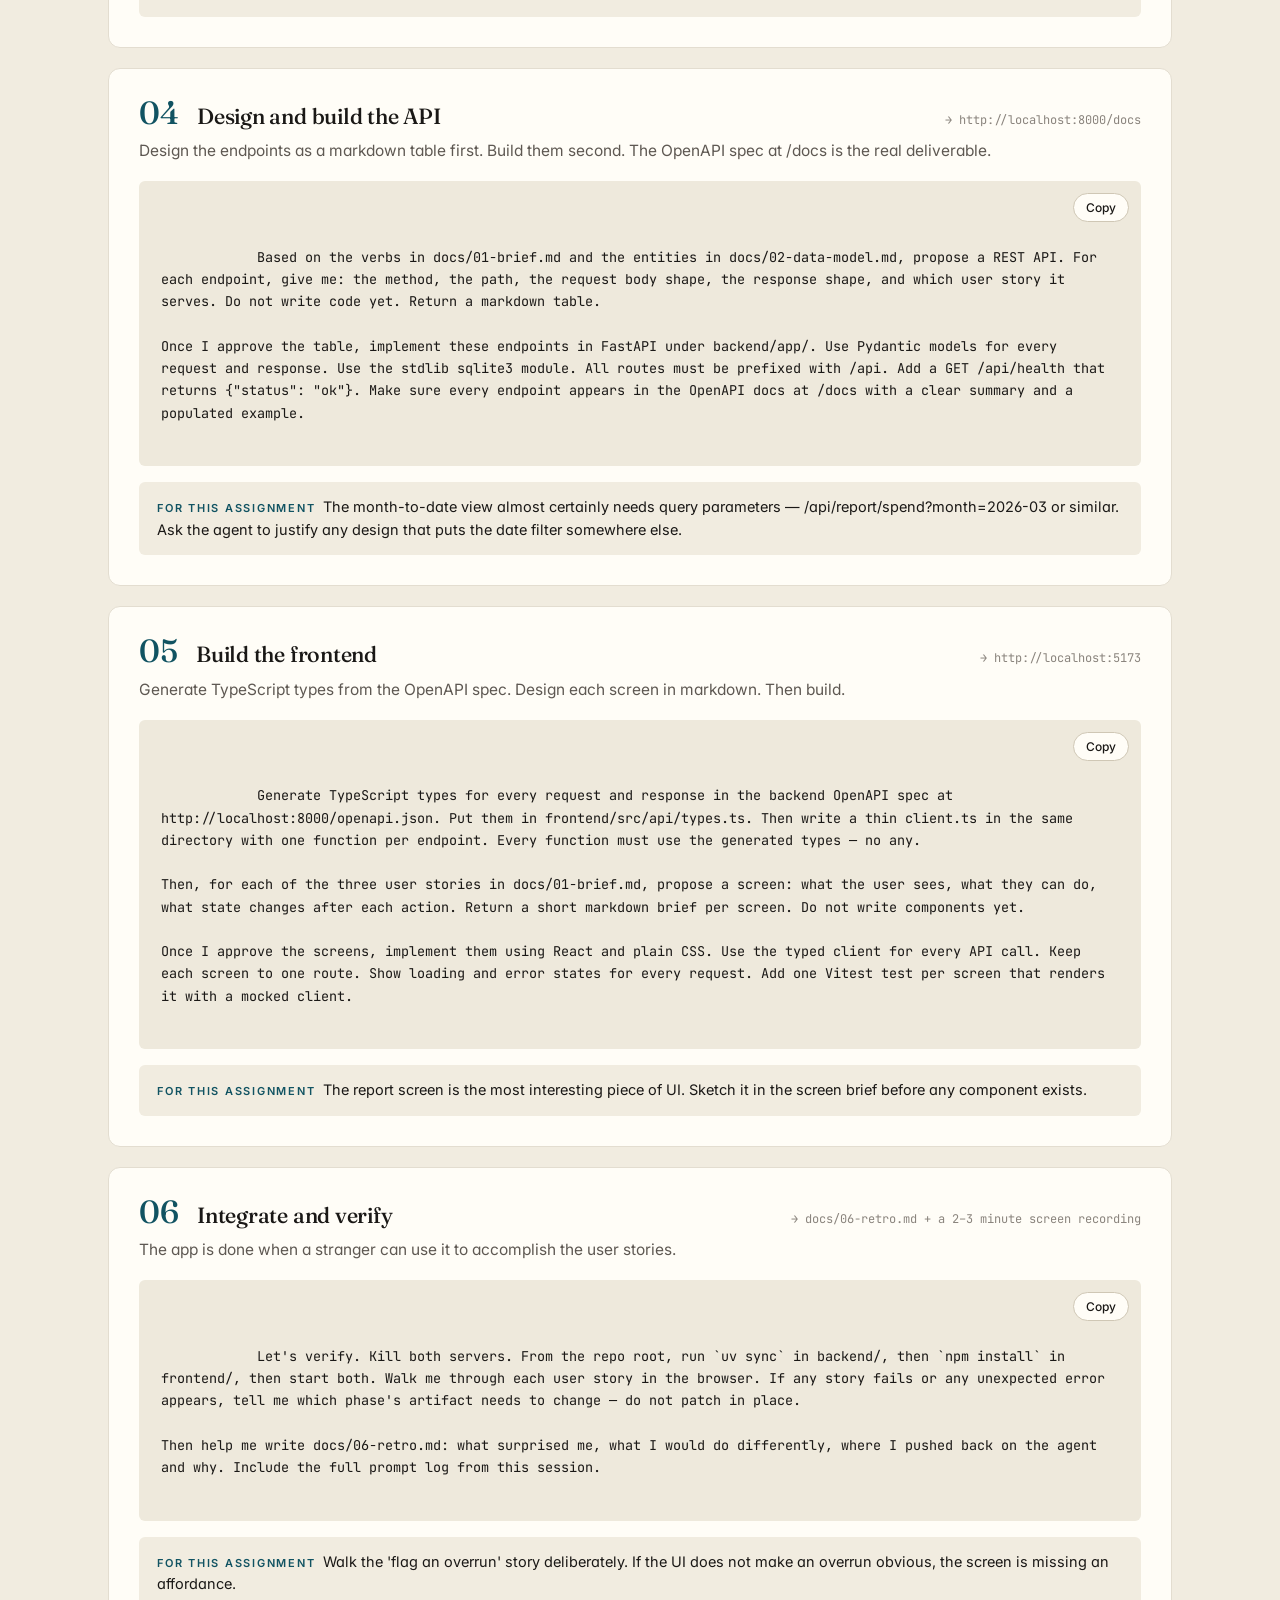
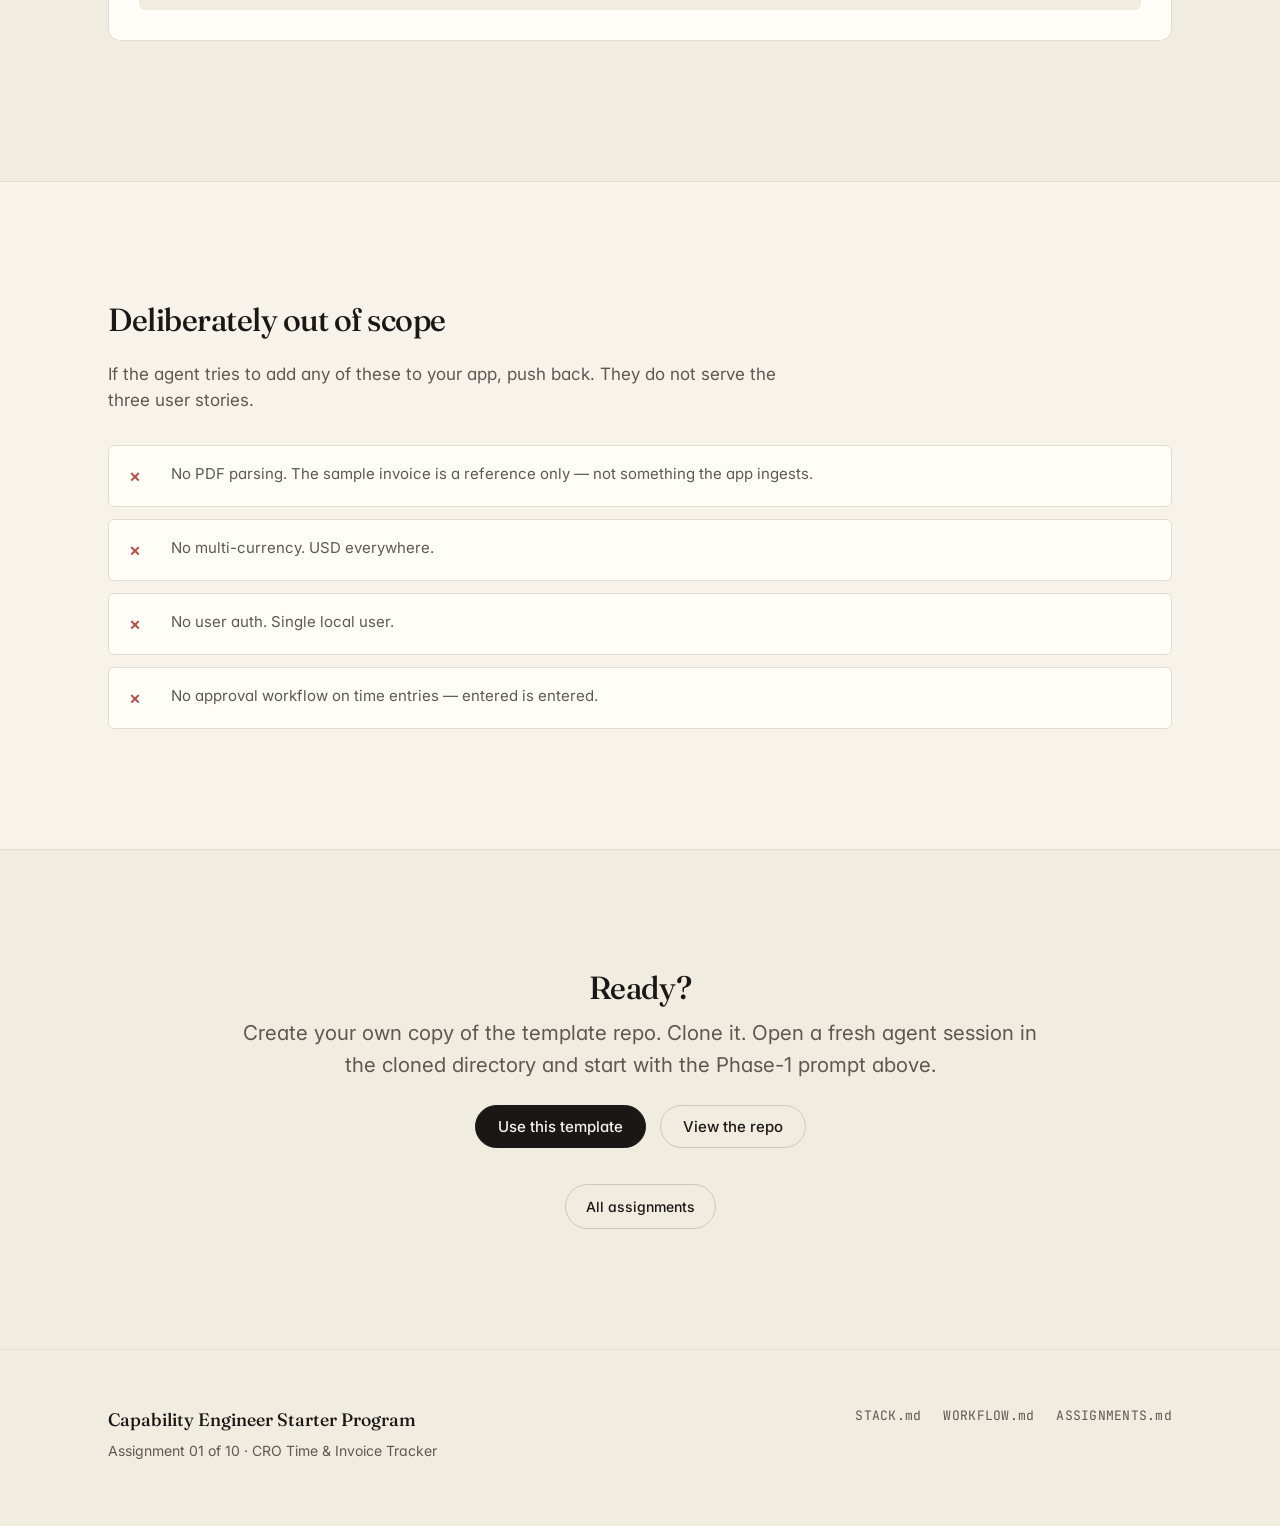
==== commit 56fe17fb: "Wire ce-starter to per-assignment template repositories - Add build_templates.py that scaffolds a st" ====
--- a/assignments/01-cro-time-invoice-tracker/index.html
+++ b/assignments/01-cro-time-invoice-tracker/index.html
@@ -214,7 +214,11 @@
     <section class="section section-alt">
       <div class="wrap" style="text-align: center;">
         <h2 class="section-title" style="margin-bottom: 12px;">Ready?</h2>
-        <p class="lede" style="margin: 0 auto 32px;">Open a fresh agent session. Start with the Phase-1 prompt above. Keep a log of every prompt you send — that log is the evidence of your learning.</p>
+        <p class="lede" style="margin: 0 auto 24px;">Create your own copy of the template repo. Clone it. Open a fresh agent session in the cloned directory and start with the Phase-1 prompt above.</p>
+        <p style="margin: 0 0 36px; display: flex; gap: 14px; justify-content: center; flex-wrap: wrap;">
+          <a href="https://github.com/SSI-Strategy/ce-01-cro-time-invoice-tracker/generate" target="_blank" rel="noopener" class="btn btn-primary">Use this template</a>
+          <a href="https://github.com/SSI-Strategy/ce-01-cro-time-invoice-tracker" target="_blank" rel="noopener" class="btn btn-secondary">View the repo</a>
+        </p>
         <a href="../../index.html#assignments" class="back-cta">All assignments</a>
       </div>
     </section>
--- a/styles.css
+++ b/styles.css
@@ -733,23 +733,46 @@
 .assignment:not(.is-open) .expand-hint::before { content: "Open"; }
 
 .details-cta {
-  padding-top: 10px;
+  padding-top: 14px;
+  margin-top: 4px;
   border-top: 1px dashed var(--rule);
+  display: flex;
+  gap: 14px;
+  align-items: center;
+  flex-wrap: wrap;
 }
 
 .details-link {
-  display: inline-block;
+  display: inline-flex;
+  align-items: center;
   font-size: 13px;
   font-weight: 600;
-  color: var(--accent);
   text-decoration: none;
   letter-spacing: 0.01em;
-  padding: 6px 0;
-}
-.details-link:hover {
-  color: var(--accent-hover);
-  text-decoration: underline;
-  text-underline-offset: 3px;
+  padding: 8px 14px;
+  border-radius: 999px;
+  transition: all 140ms ease;
+}
+
+.details-link-primary {
+  background: var(--accent);
+  color: var(--accent-ink);
+  border: 1px solid var(--accent);
+}
+.details-link-primary:hover {
+  background: var(--accent-hover);
+  color: var(--accent-ink);
+}
+
+.details-link-secondary {
+  background: transparent;
+  color: var(--ink-muted);
+  border: 1px solid var(--rule-strong);
+  font-weight: 500;
+}
+.details-link-secondary:hover {
+  color: var(--ink);
+  border-color: var(--ink);
 }
 
 /* ---------- excluded note ---------- */
